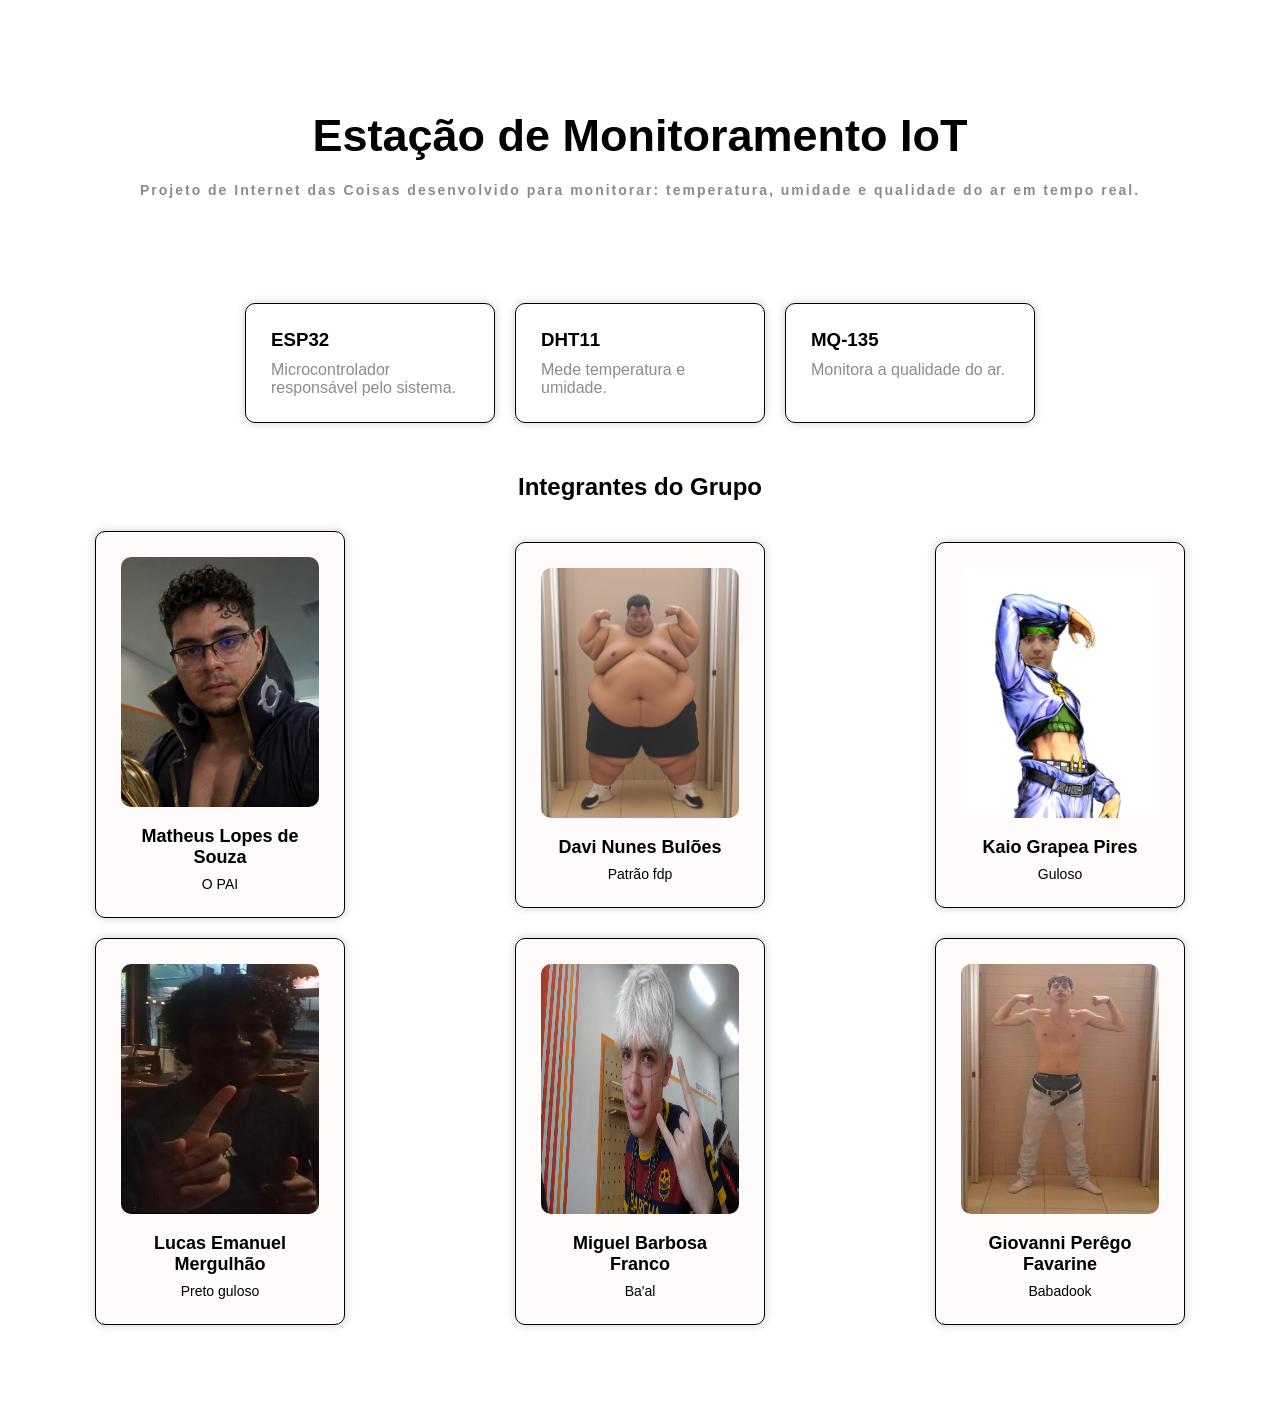
==== Index.html @ 8deef0a6 "Merge branch 'main' into DaviDev" ====
<!DOCTYPE html>

<html lang="en">
<head>
  <meta charset="UTF-8">
  <meta name="viewport" content="width=device-width, initial-scale=1.0">
  <title>Home</title>
</head>
<body>
  
<html lang="pt-BR">

<head>
  <meta charset="UTF-8">
  <meta name="viewport" content="width=device-width, initial-scale=1.0">
  <title>Dashboard IoT</title>
  <link rel="stylesheet" href="assets/styles/Index.css">
</head>

<body>
  <main>
    <div class="inicio">
      <h1>Estação de Monitoramento IoT</h1>
      <p>
        Projeto de Internet das Coisas desenvolvido para monitorar: temperatura, umidade e qualidade do ar em tempo
        real.
      </p>
    </div>
    <div class="cards">
      <div class="card">
        <h3>ESP32</h3>
        <p>Microcontrolador responsável pelo sistema.</p>
      </div>

      <div class="card">
        <h3>DHT11</h3>
        <p>Mede temperatura e umidade.</p>
      </div>

      <div class="card">
        <h3>MQ-135</h3>
        <p>Monitora a qualidade do ar.</p>
      </div>

    </div>
    </div>
    <div class="equipe">
      <h2>Integrantes do Grupo</h2>

      <div class="cards2">

        <div class="card2">
          <img src="assets/img/aaaaaaaa.png" alt="Matheus Lopes de Souza">
          <h3>Matheus Lopes de Souza</h3>
          <p>O PAI</p>
        </div>

        <div class="card2">
          <img src="assets/img/aaaaadafaaf.webp" alt="Davi Nunes Bulões">
          <h3>Davi Nunes Bulões</h3>
          <p>Patrão fdp</p>
        </div>

        <div class="card2">
          <img src="assets/img/image.webp" alt="Kaio Grapea Pires">
          <h3>Kaio Grapea Pires</h3>
          <p>Guloso</p>
        </div>

        <div class="card2">
          <img src="assets/img/8b312a11-9421-4c7d-a010-ee367fe8d521.webp" alt="Lucas Emanuel Mergulhão">
          <h3>Lucas Emanuel Mergulhão</h3>
          <p>Preto guloso</p>
        </div>

        <div class="card2">
          <img src="assets/img/content111.webp" alt="Miguel Barbosa Franco">
          <h3>Miguel Barbosa Franco</h3>
          <p>Ba'al</p>
        </div>

        <div class="card2">
          <img src="assets/img/adsafwffa.png" alt="Giovanni Perêgo Favarine">
          <h3>Giovanni Perêgo Favarine</h3>
          <p>Babadook</p>
        </div>

      </div>

    </div>
  </main>
</body>

</html>
---- assets/styles/Index.css ----
* {
  margin: 0;
  padding: 0;
  box-sizing: border-box;
}

body {
  font-family: Arial, sans-serif;
  background-color: #ffffff;
  color: rgb(0, 0, 0);
}

main {
  margin: auto;
  padding: 50px 20px;
}

.inicio {
  text-align: center;
  padding: 60px 20px;
}

.inicio h1 {
  font-size: 45px;
  margin-bottom: 20px;
}

.inicio p {
  color: #8d8c8c;
  font-size: 14px;
  font-weight: bold;
  letter-spacing: 2px;
  margin-bottom: 15px;
}

.cards {
  display: flex;
  justify-content: center;
  gap: 20px;
  margin-top: 30px;
}

.card {
  width: 250px;
  padding: 25px;
  background-color: #ffffff;
  border: 1px solid #000000;
  border-radius: 10px;
  box-shadow: 0px 0px 10px rgba(0, 0, 0, 0.2);
}

.card h3 {
  color: #000000;
  margin-bottom: 10px;
}

.card p {
  color: #8d8c8c;
}

.equipe {
  padding: 50px 0;
  text-align: center;
}

.cards2 {
  display: grid;
  grid-template-columns: repeat(3, 1fr);
  gap: 20px;
  margin-top: 30px;
  align-items: center;
  justify-items: center;

}

.card2 {
  width: 250px;
  padding: 25px;
  background-color: #fffbfb;
  border: 1px solid #000000;
  border-radius: 10px;
  transition: 0.3s;
  box-shadow: 0px 0px 10px rgba(0, 0, 0, 0.2);
}

.card2 img {
  width: 100%;
  height: 250px;
  border-radius: 10px;
  margin-bottom: 15px;
}

.card2:hover {
  transform: translateY(-5px);
  border-color: #01aeff;
}

.card2 h3 {
  font-size: 18px;
  margin-bottom: 8px;
}

.card2 p {
  color: #000000;
  font-size: 14px;
}

@media (max-width: 800px) {

  .cards2 {
    grid-template-columns: repeat(2, 1fr);
  }

  .cards {
    flex-direction: column;
    align-items: center;
  }

  .card {
    width: 100%;
    max-width: 350px;
  }
}


@media (max-width: 500px) {

  main {
    padding: 20px;
  }

  .inicio h1 {
    font-size: 32px;
  }

  .cards2 {
    grid-template-columns: 1fr;
  }
}
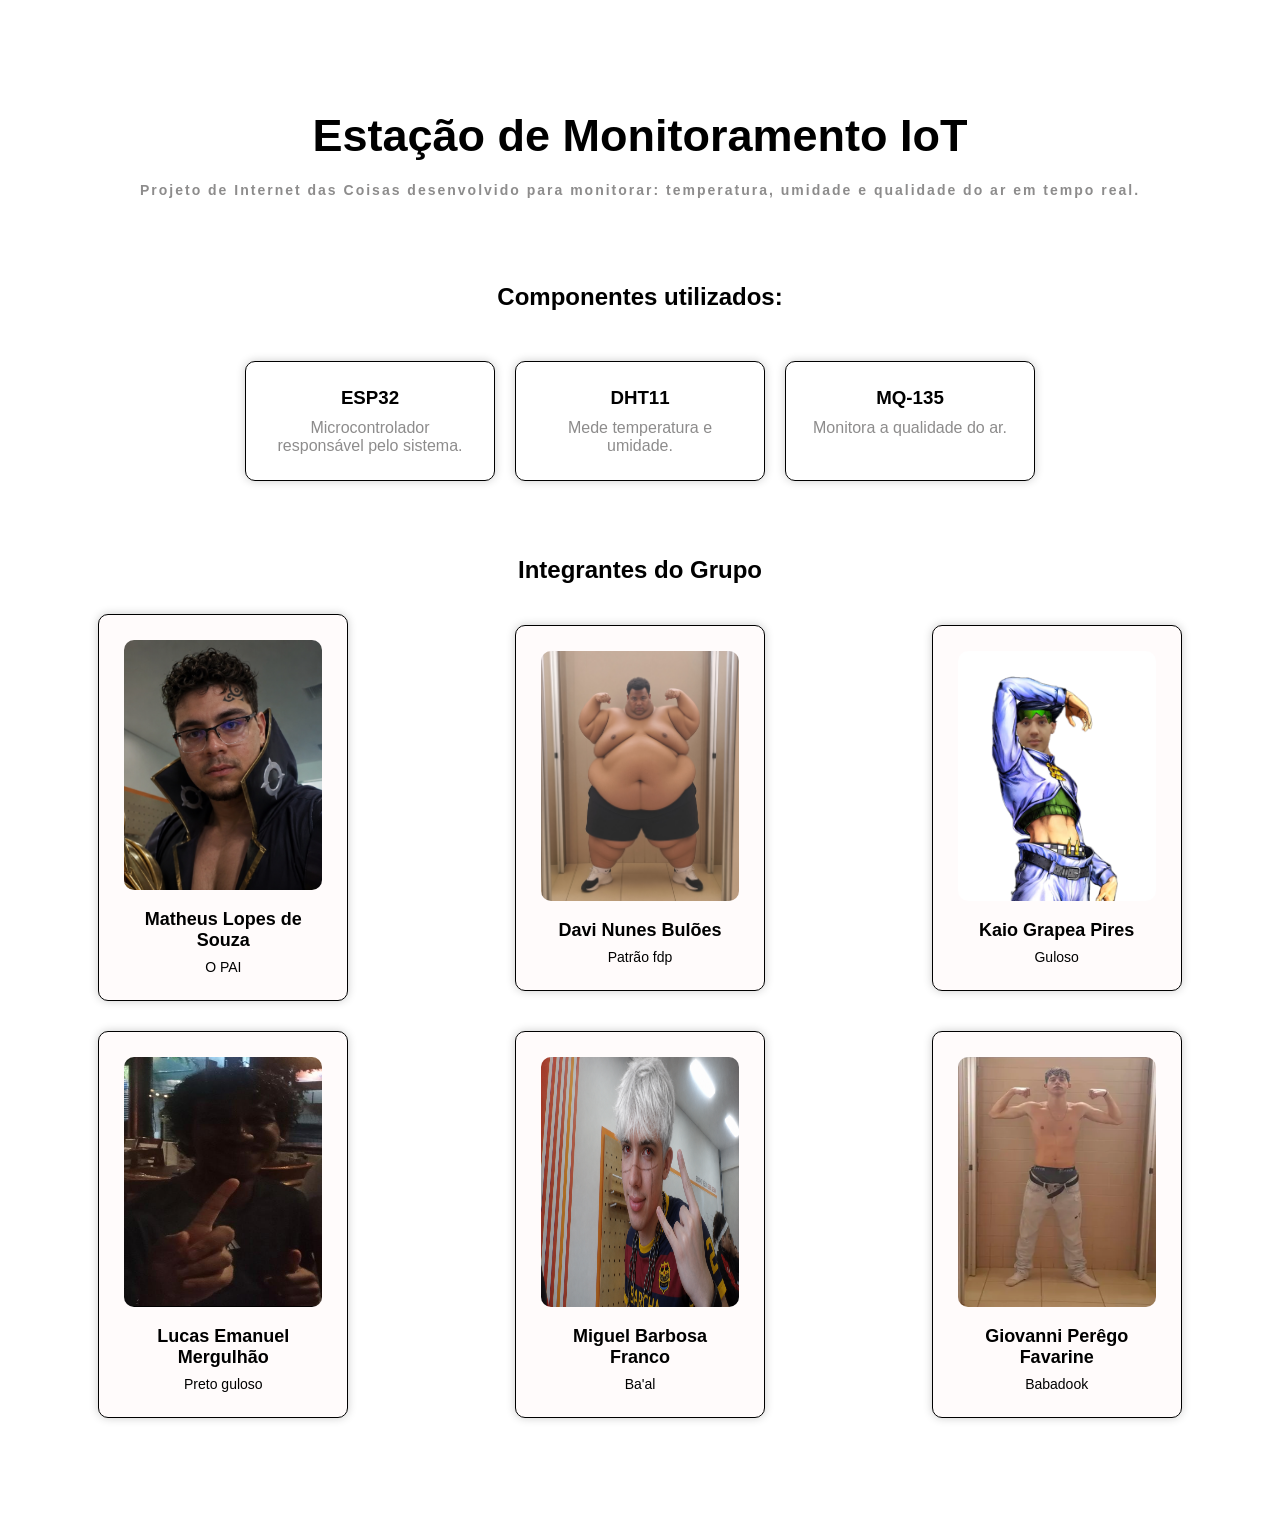
==== commit f17131f2: "Merge pull request #5 from DaviNunes01001/Kaio Kaio" ====
--- a/Index.html
+++ b/Index.html
@@ -26,6 +26,8 @@
         real.
       </p>
     </div>
+    <div class="elementos">
+    <h2>Componentes utilizados:</h2>
     <div class="cards">
       <div class="card">
         <h3>ESP32</h3>
@@ -41,6 +43,7 @@
         <h3>MQ-135</h3>
         <p>Monitora a qualidade do ar.</p>
       </div>
+    </div>
 
     </div>
     </div>
--- a/assets/styles/Index.css
+++ b/assets/styles/Index.css
@@ -30,14 +30,18 @@
   font-size: 14px;
   font-weight: bold;
   letter-spacing: 2px;
-  margin-bottom: 15px;
+}
+
+.elementos {
+  padding: 25px 0;
+  text-align: center;
 }
 
 .cards {
   display: flex;
   justify-content: center;
   gap: 20px;
-  margin-top: 30px;
+  margin-top: 50px;
 }
 
 .card {
@@ -66,7 +70,7 @@
 .cards2 {
   display: grid;
   grid-template-columns: repeat(3, 1fr);
-  gap: 20px;
+  gap: 10px;
   margin-top: 30px;
   align-items: center;
   justify-items: center;
@@ -81,6 +85,7 @@
   border-radius: 10px;
   transition: 0.3s;
   box-shadow: 0px 0px 10px rgba(0, 0, 0, 0.2);
+  margin-bottom: 20px;
 }
 
 .card2 img {
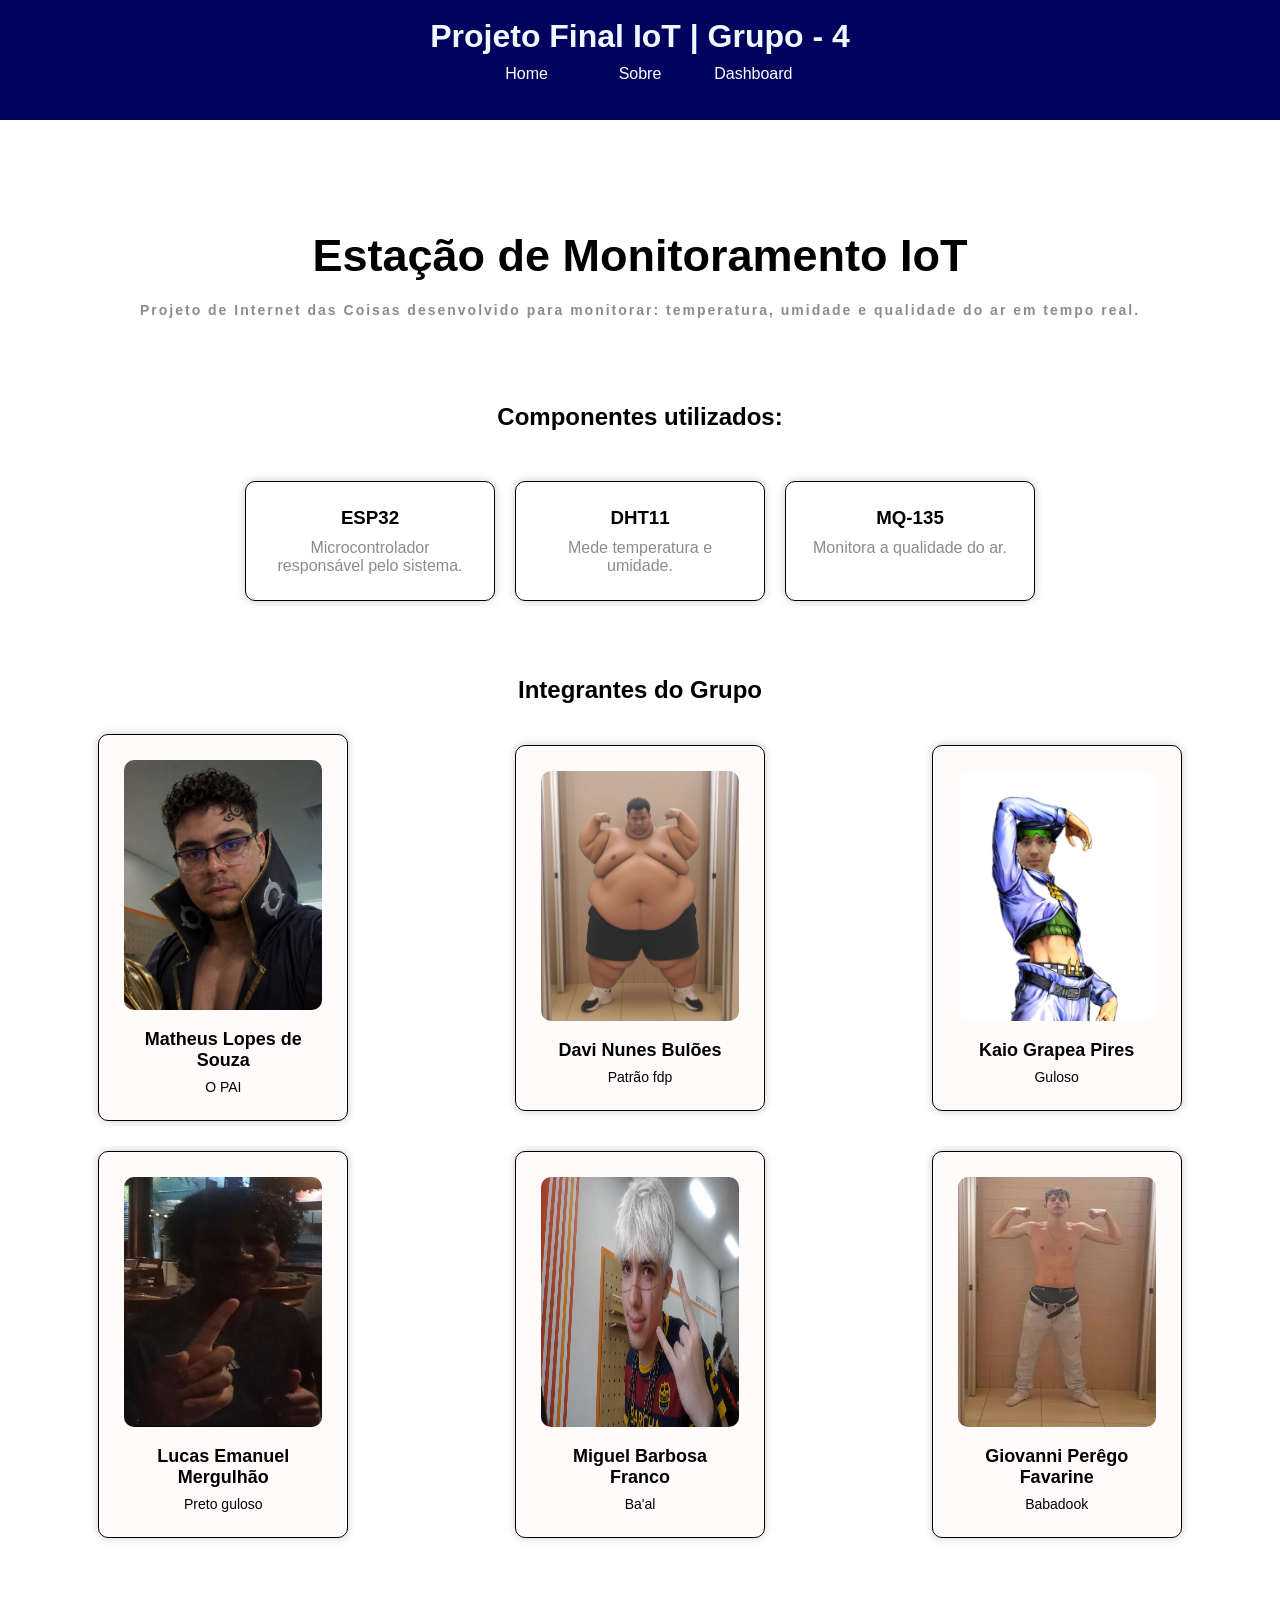
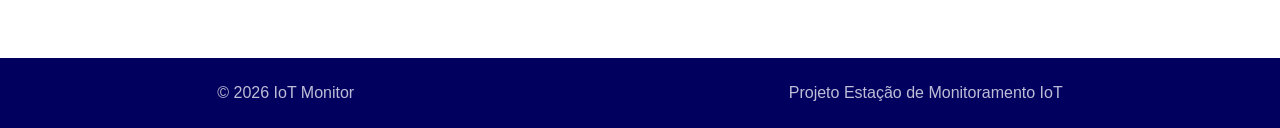
==== commit 52358085: "fit: Ajeitando header e footer" ====
--- a/Index.html
+++ b/Index.html
@@ -1,15 +1,5 @@
 <!DOCTYPE html>
-
-<html lang="en">
-<head>
-  <meta charset="UTF-8">
-  <meta name="viewport" content="width=device-width, initial-scale=1.0">
-  <title>Home</title>
-</head>
-<body>
-  
 <html lang="pt-BR">
-
 <head>
   <meta charset="UTF-8">
   <meta name="viewport" content="width=device-width, initial-scale=1.0">
@@ -18,6 +8,14 @@
 </head>
 
 <body>
+  <header>
+    <h1 class="FontHeader">Projeto Final IoT | Grupo - 4</h1>
+    <nav>
+      <li><a href="Index.html">Home</a></li>
+      <li><a href="pages/Sobre.html">Sobre</a></li>
+      <li><a href="pages/Dashoard.html">Dashboard</a></li>
+    </nav>
+  </header>
   <main>
     <div class="inicio">
       <h1>Estação de Monitoramento IoT</h1>
@@ -92,6 +90,10 @@
 
     </div>
   </main>
+  <footer class="footer">
+    <p>© 2026 IoT Monitor</p>
+    <p>Projeto Estação de Monitoramento IoT</p>
+  </footer>
 </body>
 
 </html>
--- a/assets/styles/Index.css
+++ b/assets/styles/Index.css
@@ -1,3 +1,20 @@
+nav.menu {
+  display: flex;
+  justify-content: center;
+  gap: 24px;
+  padding: 16px;
+}
+
+nav.menu a {
+  color: #ffffff;
+  font-weight: bold;
+  text-decoration: none;
+}
+
+nav.menu a:hover {
+  text-decoration: underline;
+}
+
 * {
   margin: 0;
   padding: 0;
@@ -141,4 +158,65 @@
   .cards2 {
     grid-template-columns: 1fr;
   }
+}
+
+header {
+  background-color: rgb(0, 2, 94);
+  color: white;
+  width: 100%;
+  min-height: 120px;
+  display: flex;
+  align-items: center;
+  justify-content: center;
+  flex-direction: column;
+}
+
+.FontHeader {
+  color: aliceblue;
+  font-weight: 700;
+}
+
+header nav {
+  margin-top: 10px;
+  text-decoration: none;
+  list-style: none;
+  display: flex;
+  align-items: center;
+  justify-content: space-between;
+  width: 320px;
+  gap: 20px;
+  margin-bottom: 20px;
+  color: #ffff;
+}
+
+header nav li {
+  border-radius: 10%;
+  transition: all 0.3s ease;
+  cursor: pointer;
+  width: 30%;
+  display: flex;
+  align-items: center;
+  justify-content: center;
+}
+
+header nav a {
+  text-decoration: none;
+  color: white;
+}
+
+header nav li:hover {
+  color: aliceblue;
+  transform: translateY(-5px) scale(1.05);
+  border-bottom: 1px solid white;
+  padding: 5px;
+  background-color: #ffffff3d;
+}
+
+.footer {
+  display: flex;
+  min-height: 70px;
+  align-items: center;
+  justify-content: space-around;
+  background-color: #02005f;
+  color: rgba(255, 255, 255, 0.741);
 }
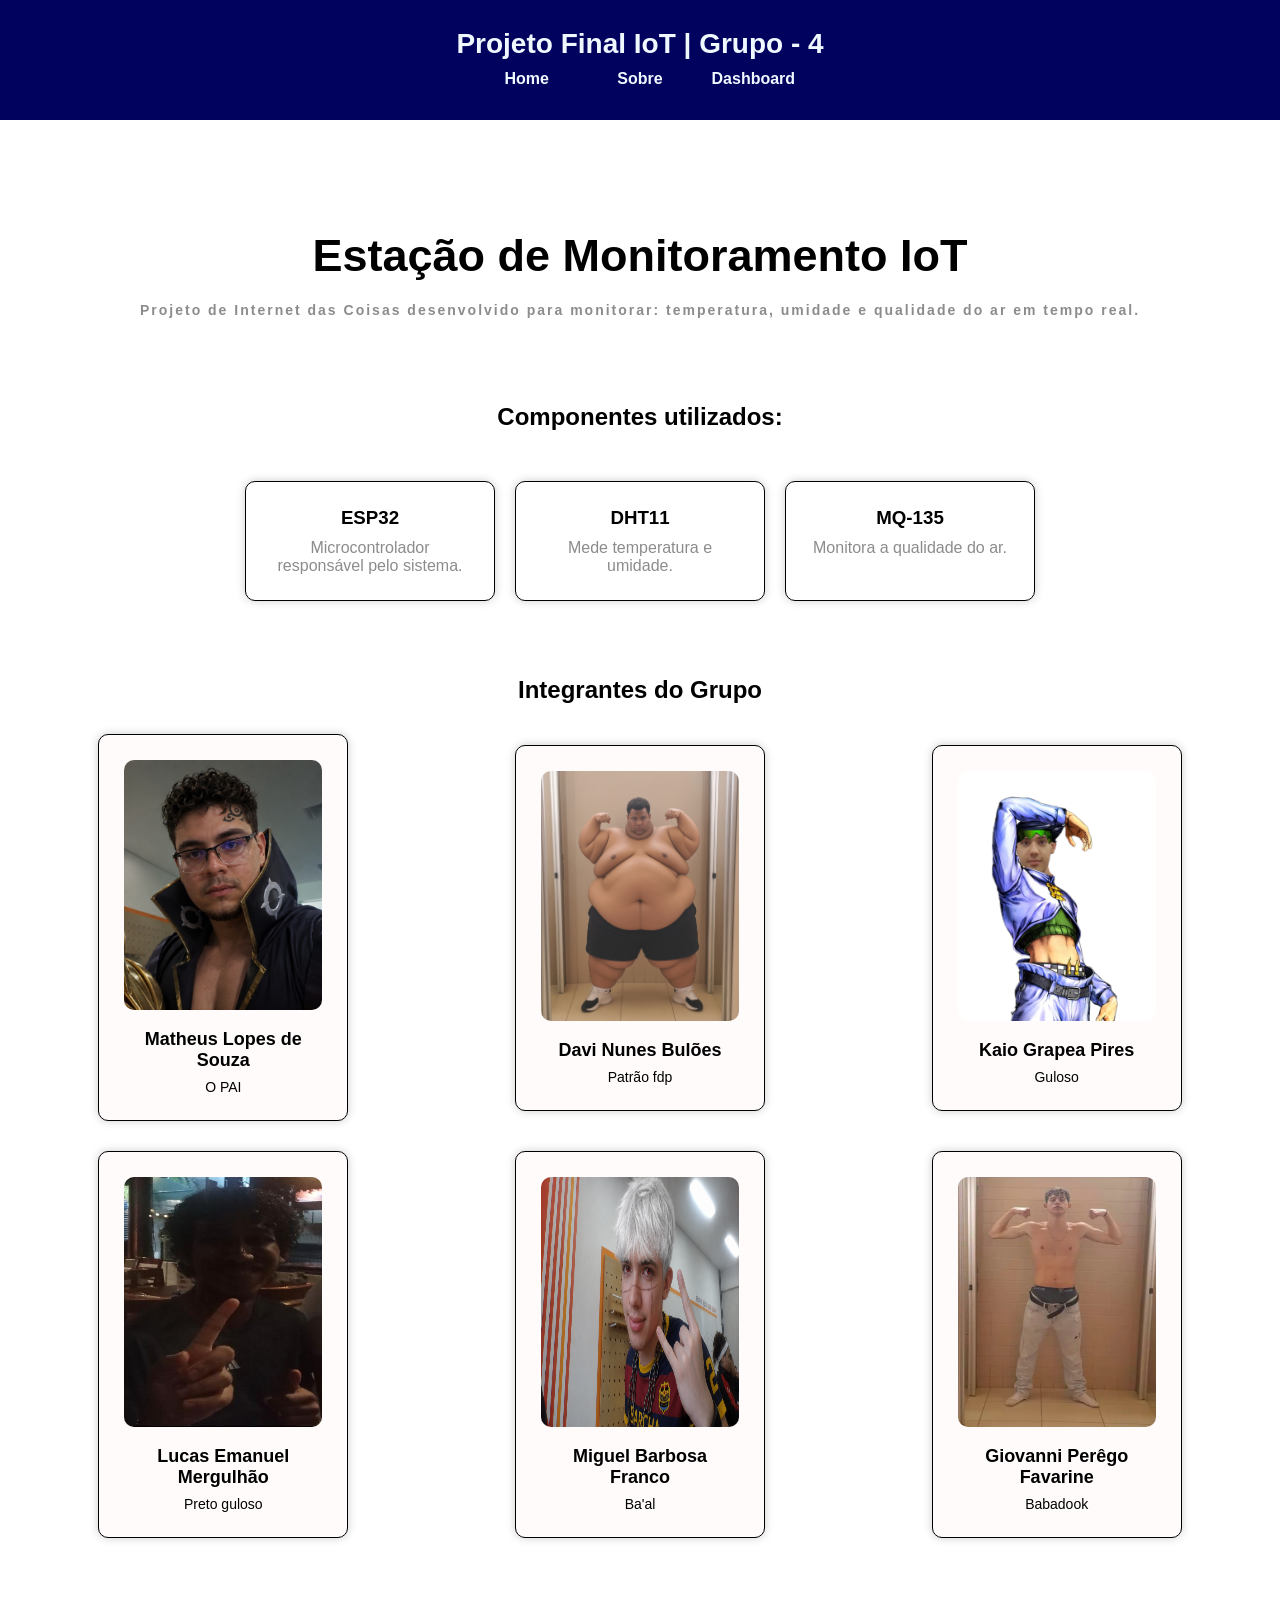
==== commit a498aaad: "comitt fds" ====
--- a/Index.html
+++ b/Index.html
@@ -1,5 +1,6 @@
 <!DOCTYPE html>
 <html lang="pt-BR">
+
 <head>
   <meta charset="UTF-8">
   <meta name="viewport" content="width=device-width, initial-scale=1.0">
@@ -11,9 +12,11 @@
   <header>
     <h1 class="FontHeader">Projeto Final IoT | Grupo - 4</h1>
     <nav>
-      <li><a href="Index.html">Home</a></li>
-      <li><a href="pages/Sobre.html">Sobre</a></li>
-      <li><a href="pages/Dashoard.html">Dashboard</a></li>
+      <ul>
+        <li><a href="Index.html">Home</a></li>
+        <li><a href="pages/Sobre.html">Sobre</a></li>
+        <li><a href="pages/Dashoard.html">Dashboard</a></li>
+      </ul>
     </nav>
   </header>
   <main>
@@ -90,10 +93,6 @@
 
     </div>
   </main>
-  <footer class="footer">
-    <p>© 2026 IoT Monitor</p>
-    <p>Projeto Estação de Monitoramento IoT</p>
-  </footer>
 </body>
 
-</html>
+</html>
--- a/assets/styles/Index.css
+++ b/assets/styles/Index.css
@@ -1,20 +1,3 @@
-nav.menu {
-  display: flex;
-  justify-content: center;
-  gap: 24px;
-  padding: 16px;
-}
-
-nav.menu a {
-  color: #ffffff;
-  font-weight: bold;
-  text-decoration: none;
-}
-
-nav.menu a:hover {
-  text-decoration: underline;
-}
-
 * {
   margin: 0;
   padding: 0;
@@ -25,6 +8,60 @@
   font-family: Arial, sans-serif;
   background-color: #ffffff;
   color: rgb(0, 0, 0);
+}
+
+header {
+  background-color: rgb(0, 2, 94);
+  color: white;
+  width: 100%;
+  min-height: 120px;
+  display: flex;
+  align-items: center;
+  justify-content: center;
+  font-weight: 700;
+  flex-direction: column;
+}
+
+.FontHeader {
+  font-weight: 700;
+  color: aliceblue;
+  font-size: 28px;
+  margin: 16px 0 0;
+}
+
+header nav ul {
+  margin-top: 10px;
+  text-decoration: none;
+  list-style: none;
+  display: flex;
+  align-items: center;
+  justify-content: space-between;
+  width: 320px;
+  gap: 20px;
+  margin-bottom: 20px;
+}
+
+header nav li {
+  border-radius: 10%;
+  transition: all 0.3s ease;
+  cursor: pointer;
+  width: 30%;
+  display: flex;
+  align-items: center;
+  justify-content: center;
+}
+
+header nav a {
+  color: aliceblue;
+  text-decoration: none;
+}
+
+header nav li:hover {
+  color: aliceblue;
+  transform: translateY(-5px) scale(1.05);
+  border-bottom: 1px solid white;
+  padding: 5px;
+  background-color: #ffffff3d;
 }
 
 main {
@@ -91,7 +128,6 @@
   margin-top: 30px;
   align-items: center;
   justify-items: center;
-
 }
 
 .card2 {
@@ -128,7 +164,6 @@
 }
 
 @media (max-width: 800px) {
-
   .cards2 {
     grid-template-columns: repeat(2, 1fr);
   }
@@ -144,9 +179,7 @@
   }
 }
 
-
 @media (max-width: 500px) {
-
   main {
     padding: 20px;
   }
@@ -158,65 +191,4 @@
   .cards2 {
     grid-template-columns: 1fr;
   }
-}
-
-header {
-  background-color: rgb(0, 2, 94);
-  color: white;
-  width: 100%;
-  min-height: 120px;
-  display: flex;
-  align-items: center;
-  justify-content: center;
-  flex-direction: column;
-}
-
-.FontHeader {
-  color: aliceblue;
-  font-weight: 700;
-}
-
-header nav {
-  margin-top: 10px;
-  text-decoration: none;
-  list-style: none;
-  display: flex;
-  align-items: center;
-  justify-content: space-between;
-  width: 320px;
-  gap: 20px;
-  margin-bottom: 20px;
-  color: #ffff;
-}
-
-header nav li {
-  border-radius: 10%;
-  transition: all 0.3s ease;
-  cursor: pointer;
-  width: 30%;
-  display: flex;
-  align-items: center;
-  justify-content: center;
-}
-
-header nav a {
-  text-decoration: none;
-  color: white;
-}
-
-header nav li:hover {
-  color: aliceblue;
-  transform: translateY(-5px) scale(1.05);
-  border-bottom: 1px solid white;
-  padding: 5px;
-  background-color: #ffffff3d;
-}
-
-.footer {
-  display: flex;
-  min-height: 70px;
-  align-items: center;
-  justify-content: space-around;
-  background-color: #02005f;
-  color: rgba(255, 255, 255, 0.741);
 }
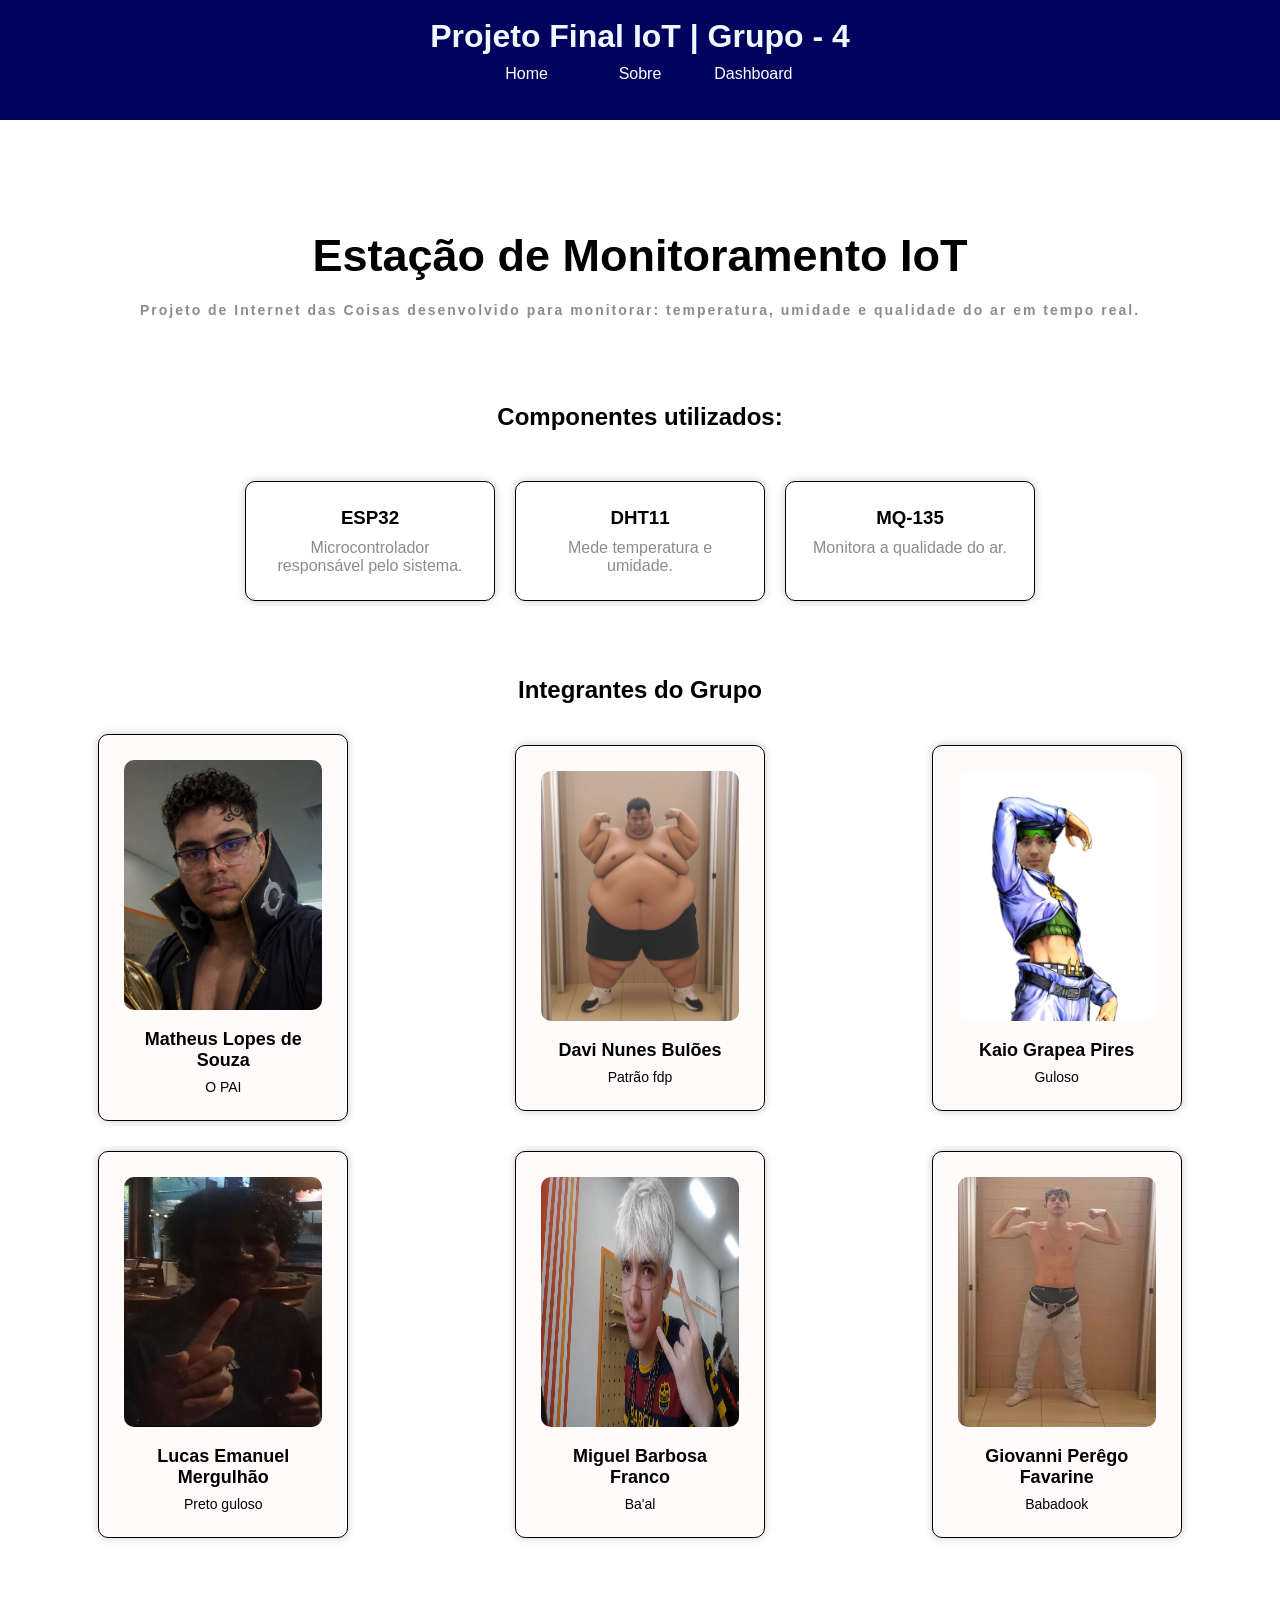
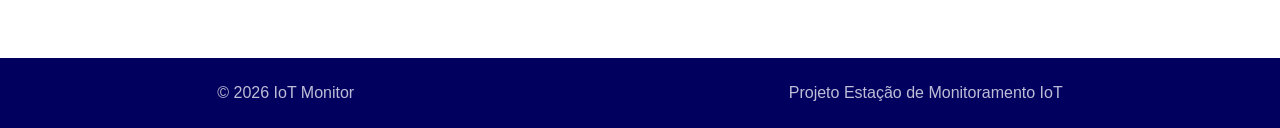
==== commit 9b5acba8: "Merge branch 'main' into lucas" ====
--- a/Index.html
+++ b/Index.html
@@ -1,6 +1,5 @@
 <!DOCTYPE html>
 <html lang="pt-BR">
-
 <head>
   <meta charset="UTF-8">
   <meta name="viewport" content="width=device-width, initial-scale=1.0">
@@ -12,11 +11,9 @@
   <header>
     <h1 class="FontHeader">Projeto Final IoT | Grupo - 4</h1>
     <nav>
-      <ul>
-        <li><a href="Index.html">Home</a></li>
-        <li><a href="pages/Sobre.html">Sobre</a></li>
-        <li><a href="pages/Dashoard.html">Dashboard</a></li>
-      </ul>
+      <li><a href="Index.html">Home</a></li>
+      <li><a href="pages/Sobre.html">Sobre</a></li>
+      <li><a href="pages/Dashoard.html">Dashboard</a></li>
     </nav>
   </header>
   <main>
@@ -93,6 +90,10 @@
 
     </div>
   </main>
+  <footer class="footer">
+    <p>© 2026 IoT Monitor</p>
+    <p>Projeto Estação de Monitoramento IoT</p>
+  </footer>
 </body>
 
-</html>+</html>
--- a/assets/styles/Index.css
+++ b/assets/styles/Index.css
@@ -1,3 +1,20 @@
+nav.menu {
+  display: flex;
+  justify-content: center;
+  gap: 24px;
+  padding: 16px;
+}
+
+nav.menu a {
+  color: #ffffff;
+  font-weight: bold;
+  text-decoration: none;
+}
+
+nav.menu a:hover {
+  text-decoration: underline;
+}
+
 * {
   margin: 0;
   padding: 0;
@@ -8,60 +25,6 @@
   font-family: Arial, sans-serif;
   background-color: #ffffff;
   color: rgb(0, 0, 0);
-}
-
-header {
-  background-color: rgb(0, 2, 94);
-  color: white;
-  width: 100%;
-  min-height: 120px;
-  display: flex;
-  align-items: center;
-  justify-content: center;
-  font-weight: 700;
-  flex-direction: column;
-}
-
-.FontHeader {
-  font-weight: 700;
-  color: aliceblue;
-  font-size: 28px;
-  margin: 16px 0 0;
-}
-
-header nav ul {
-  margin-top: 10px;
-  text-decoration: none;
-  list-style: none;
-  display: flex;
-  align-items: center;
-  justify-content: space-between;
-  width: 320px;
-  gap: 20px;
-  margin-bottom: 20px;
-}
-
-header nav li {
-  border-radius: 10%;
-  transition: all 0.3s ease;
-  cursor: pointer;
-  width: 30%;
-  display: flex;
-  align-items: center;
-  justify-content: center;
-}
-
-header nav a {
-  color: aliceblue;
-  text-decoration: none;
-}
-
-header nav li:hover {
-  color: aliceblue;
-  transform: translateY(-5px) scale(1.05);
-  border-bottom: 1px solid white;
-  padding: 5px;
-  background-color: #ffffff3d;
 }
 
 main {
@@ -128,6 +91,7 @@
   margin-top: 30px;
   align-items: center;
   justify-items: center;
+
 }
 
 .card2 {
@@ -164,6 +128,7 @@
 }
 
 @media (max-width: 800px) {
+
   .cards2 {
     grid-template-columns: repeat(2, 1fr);
   }
@@ -179,7 +144,9 @@
   }
 }
 
+
 @media (max-width: 500px) {
+
   main {
     padding: 20px;
   }
@@ -191,4 +158,65 @@
   .cards2 {
     grid-template-columns: 1fr;
   }
+}
+
+header {
+  background-color: rgb(0, 2, 94);
+  color: white;
+  width: 100%;
+  min-height: 120px;
+  display: flex;
+  align-items: center;
+  justify-content: center;
+  flex-direction: column;
+}
+
+.FontHeader {
+  color: aliceblue;
+  font-weight: 700;
+}
+
+header nav {
+  margin-top: 10px;
+  text-decoration: none;
+  list-style: none;
+  display: flex;
+  align-items: center;
+  justify-content: space-between;
+  width: 320px;
+  gap: 20px;
+  margin-bottom: 20px;
+  color: #ffff;
+}
+
+header nav li {
+  border-radius: 10%;
+  transition: all 0.3s ease;
+  cursor: pointer;
+  width: 30%;
+  display: flex;
+  align-items: center;
+  justify-content: center;
+}
+
+header nav a {
+  text-decoration: none;
+  color: white;
+}
+
+header nav li:hover {
+  color: aliceblue;
+  transform: translateY(-5px) scale(1.05);
+  border-bottom: 1px solid white;
+  padding: 5px;
+  background-color: #ffffff3d;
+}
+
+.footer {
+  display: flex;
+  min-height: 70px;
+  align-items: center;
+  justify-content: space-around;
+  background-color: #02005f;
+  color: rgba(255, 255, 255, 0.741);
 }
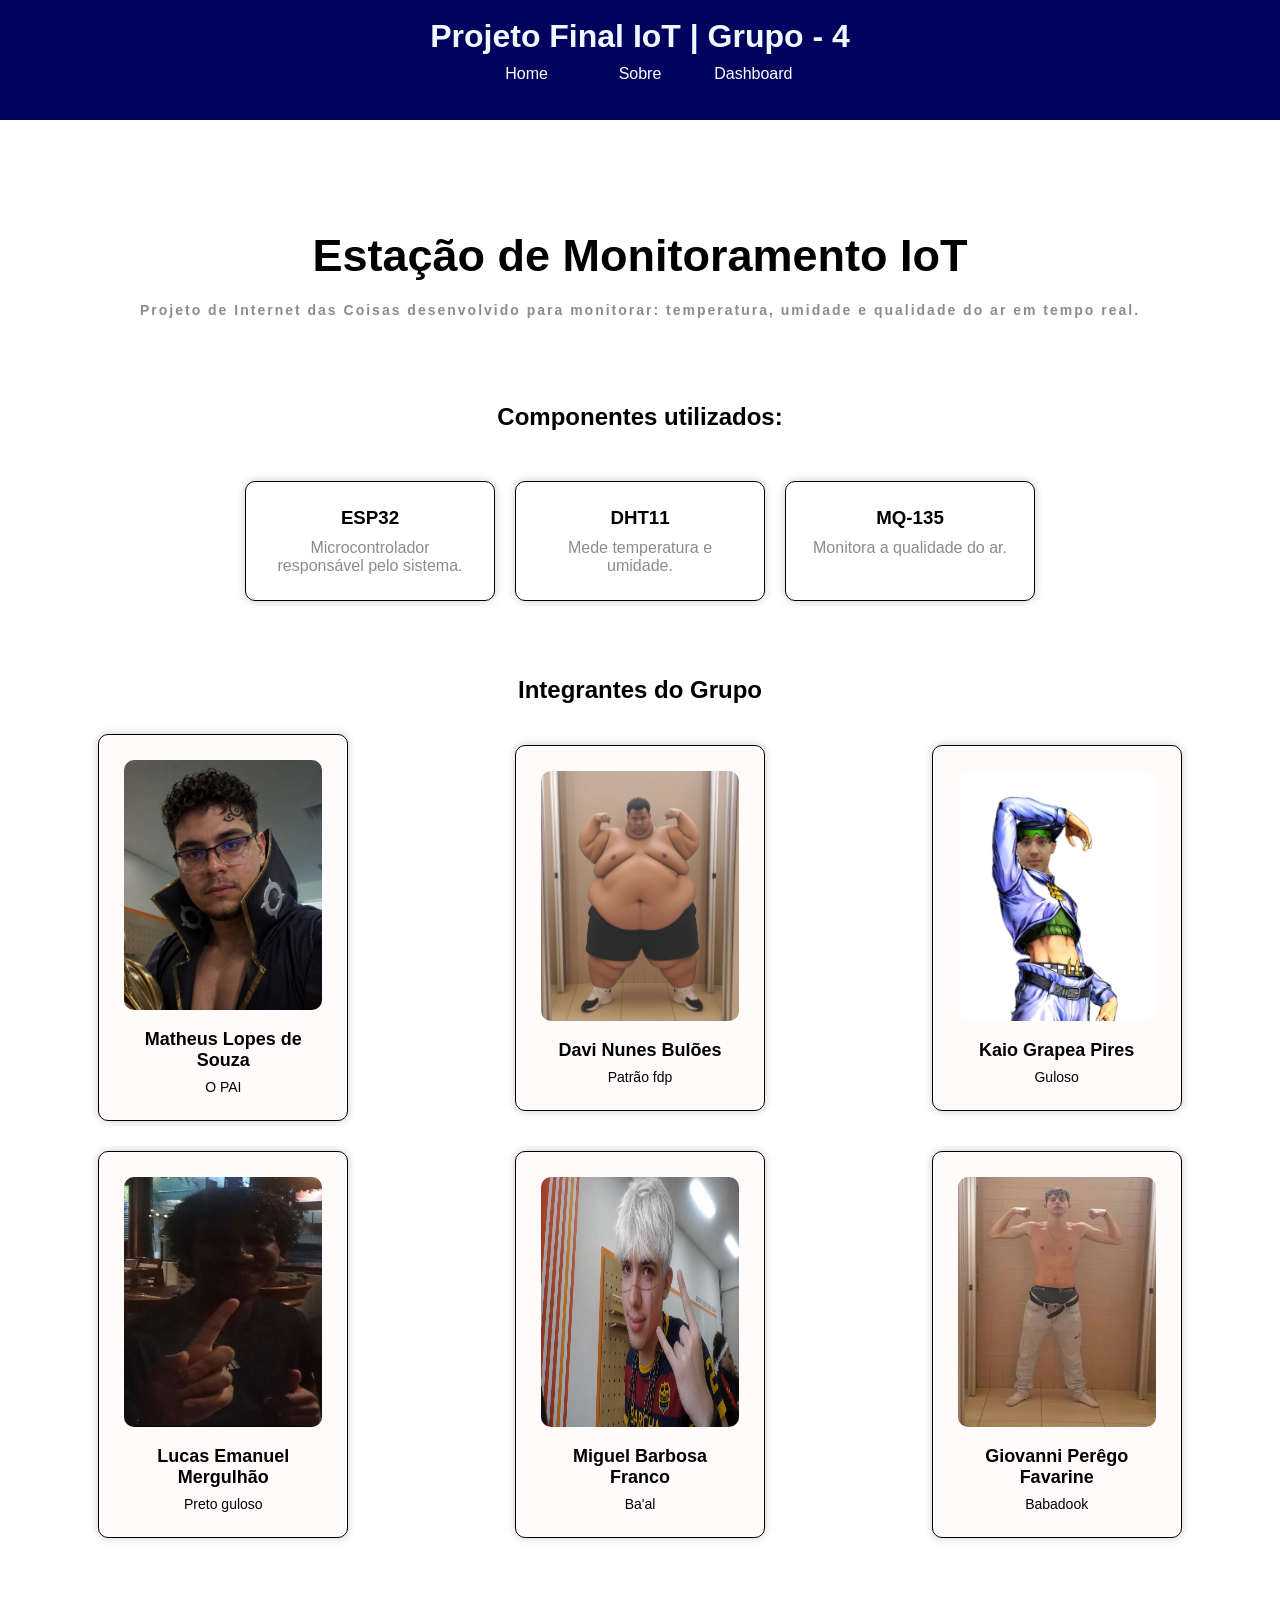
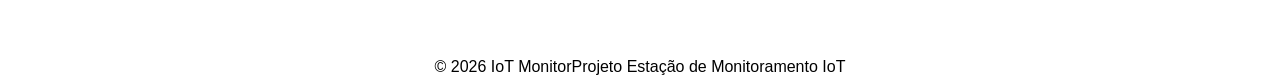
==== commit 33c59821: "fit: correção codes" ====
--- a/Index.html
+++ b/Index.html
@@ -90,7 +90,7 @@
 
     </div>
   </main>
-  <footer class="footer">
+  <footer>
     <p>© 2026 IoT Monitor</p>
     <p>Projeto Estação de Monitoramento IoT</p>
   </footer>
--- a/assets/styles/Index.css
+++ b/assets/styles/Index.css
@@ -212,11 +212,8 @@
   background-color: #ffffff3d;
 }
 
-.footer {
-  display: flex;
-  min-height: 70px;
-  align-items: center;
-  justify-content: space-around;
-  background-color: #02005f;
-  color: rgba(255, 255, 255, 0.741);
+footer {
+ display: flex;
+ align-items: center;
+ justify-content: center;
 }
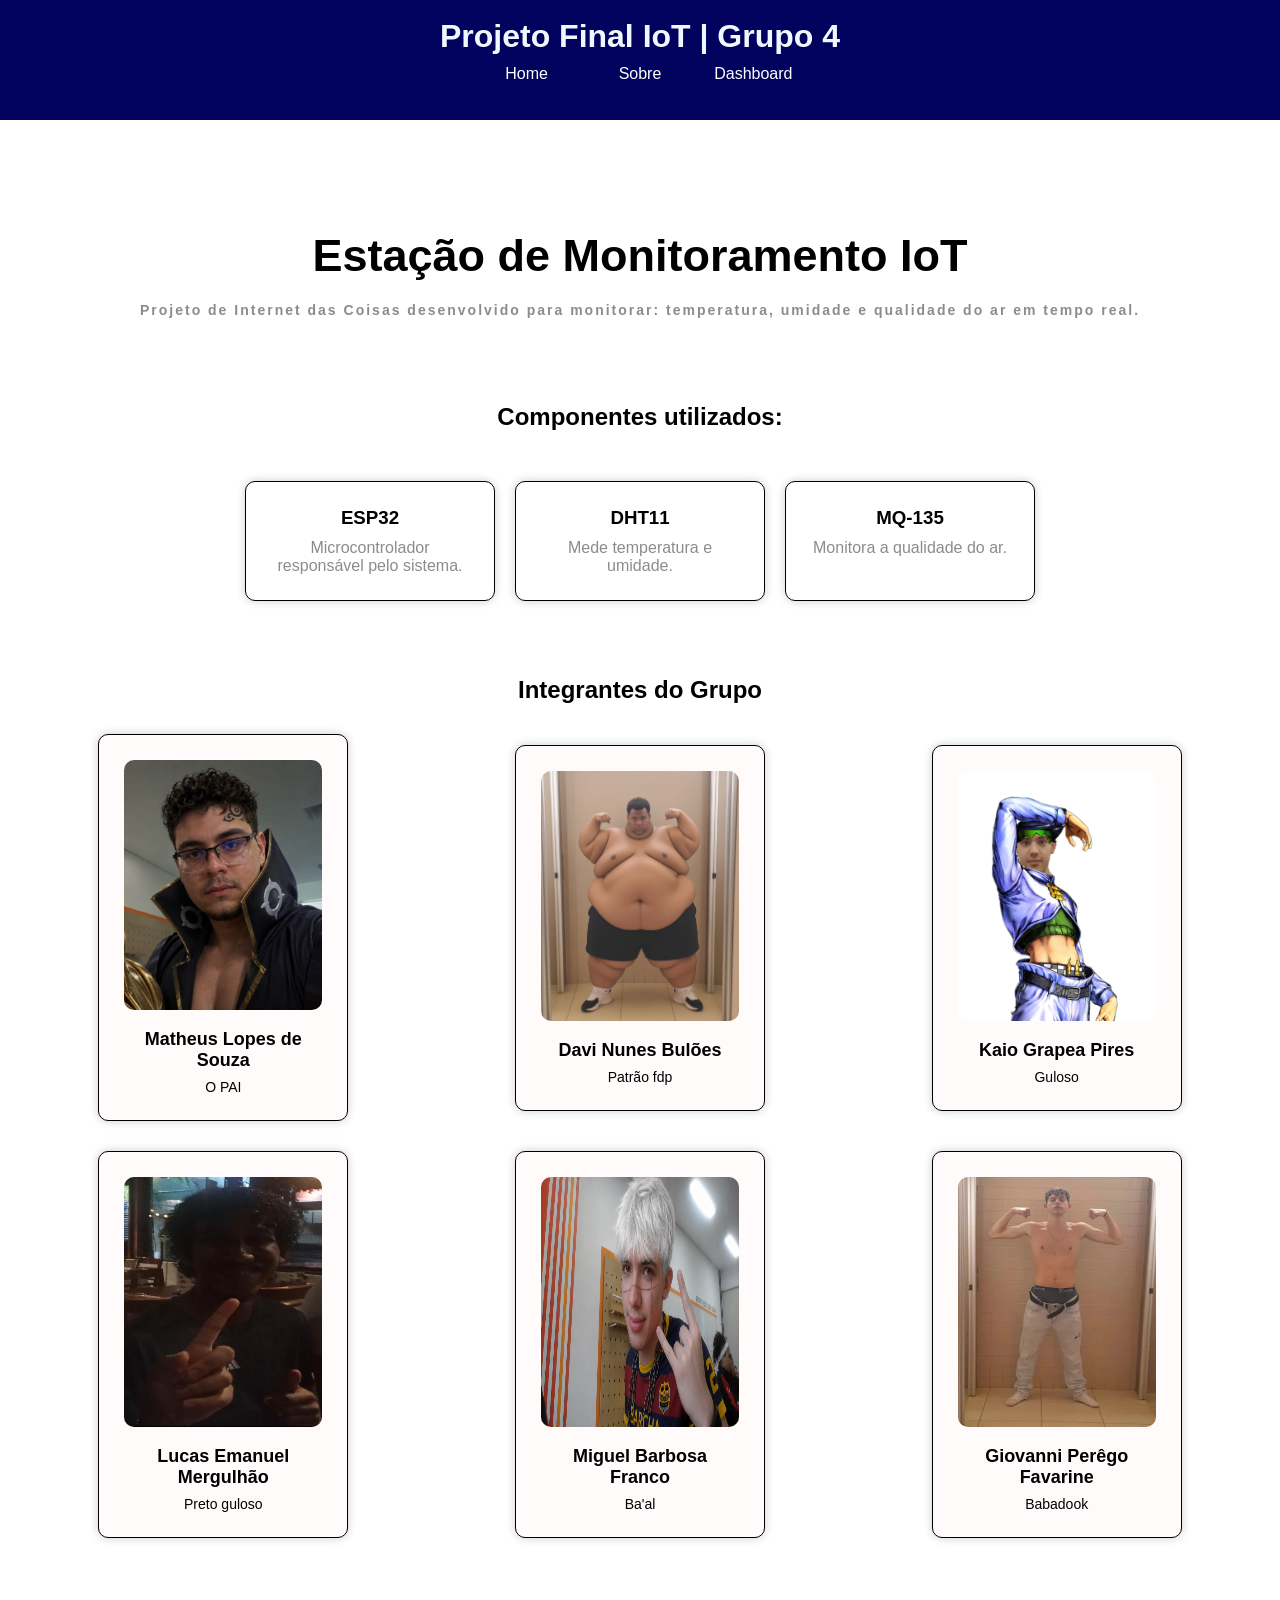
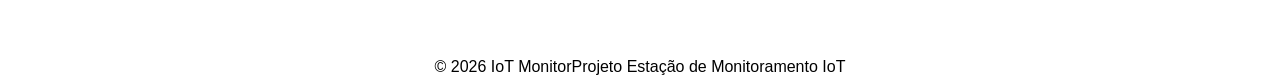
==== commit 658ba5f4: "commit micro correções" ====
--- a/Index.html
+++ b/Index.html
@@ -3,13 +3,13 @@
 <head>
   <meta charset="UTF-8">
   <meta name="viewport" content="width=device-width, initial-scale=1.0">
-  <title>Dashboard IoT</title>
+  <title>Home IoT</title>
   <link rel="stylesheet" href="assets/styles/Index.css">
 </head>
 
 <body>
   <header>
-    <h1 class="FontHeader">Projeto Final IoT | Grupo - 4</h1>
+    <h1 class="FontHeader">Projeto Final IoT | Grupo 4</h1>
     <nav>
       <li><a href="Index.html">Home</a></li>
       <li><a href="pages/Sobre.html">Sobre</a></li>
--- a/assets/styles/Index.css
+++ b/assets/styles/Index.css
@@ -216,4 +216,70 @@
  display: flex;
  align-items: center;
  justify-content: center;
+}
+
+@media (max-width: 600px) {
+  header {
+    min-height: 145px;
+    padding: 20px 16px;
+    text-align: center;
+  }
+
+  .FontHeader {
+    font-size: 1.35rem;
+  }
+
+  header nav {
+    width: 100%;
+    max-width: 320px;
+    gap: 8px;
+    margin-bottom: 0;
+  }
+
+  header nav li {
+    width: auto;
+    flex: 1;
+  }
+
+  main {
+    padding: 24px 16px;
+  }
+
+  .inicio {
+    padding: 32px 8px;
+  }
+
+  .inicio h1 {
+    font-size: 2rem;
+  }
+
+  .inicio p {
+    letter-spacing: 0.5px;
+  }
+
+  .cards,
+  .cards2 {
+    grid-template-columns: 1fr;
+    flex-direction: column;
+    align-items: center;
+  }
+
+  .card,
+  .card2 {
+    width: 100%;
+    max-width: 350px;
+  }
+
+  .card2 img {
+    height: auto;
+    max-height: 250px;
+    object-fit: cover;
+  }
+
+  footer {
+    flex-direction: column;
+    gap: 8px;
+    padding: 20px 16px;
+    text-align: center;
+  }
 }
